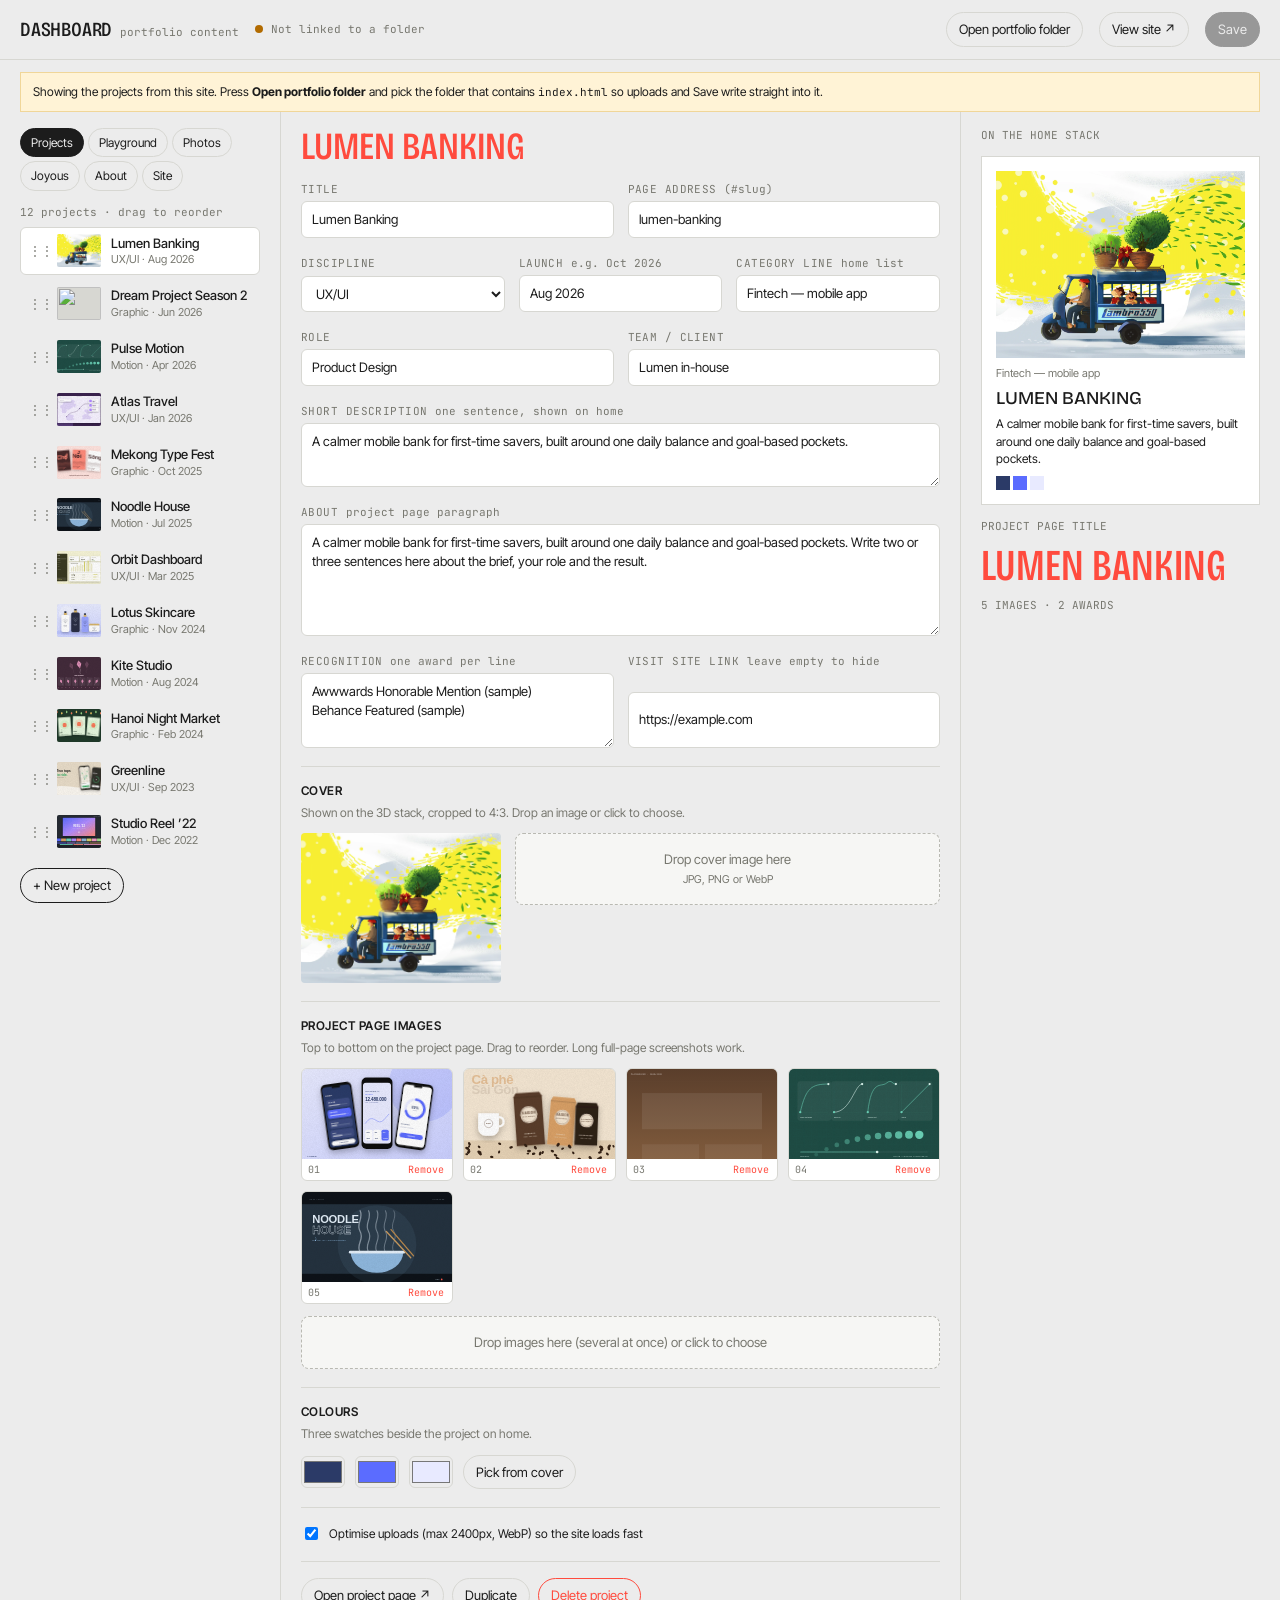
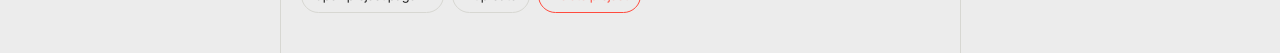
==== admin.html @ 9016f27c "Portfolio site Co-Authored-By: Claude Opus 5.5 (1M context) <noreply@anthropic.com> Claude-Session: " ====
<!doctype html>
<html lang="en">
<head>
<meta charset="utf-8">
<meta name="viewport" content="width=device-width, initial-scale=1, viewport-fit=cover">
<title>Portfolio Dashboard</title>
<meta name="robots" content="noindex">
<link rel="preconnect" href="https://fonts.googleapis.com">
<link rel="preconnect" href="https://fonts.gstatic.com" crossorigin>
<link rel="stylesheet" href="https://fonts.googleapis.com/css2?family=Bricolage+Grotesque:opsz,wdth,wght@12..96,75..100,400..500&family=Inter+Tight:wght@400;500;600&family=JetBrains+Mono:wght@400&display=swap">
<style>
/* Layout: three panes. Project list on the left, the editor in the middle,
   a live card preview on the right. Same paper/ink/red as the site. */
:root {
  --bg: #ececec; --panel: #f6f6f4; --ink: #1c1c1c; --muted: #77776f; --line: #d7d7d2;
  --accent: #ff4b3e; --ok: #1f8a4c; --warn: #b26b00;
  --f-ui: "Inter Tight", "Helvetica Neue", Arial, sans-serif;
  --f-display: "Bricolage Grotesque", "Arial Narrow", sans-serif;
  --f-mono: "JetBrains Mono", ui-monospace, Menlo, monospace;
  color-scheme: light;
}
* { box-sizing: border-box; }
html, body { height: 100%; }
body { margin: 0; background: var(--bg); color: var(--ink); font: 400 13px/1.45 var(--f-ui); }
button, input, select, textarea { font: inherit; color: inherit; }
button { cursor: pointer; }
:focus-visible { outline: 2px solid var(--accent); outline-offset: 2px; }
[hidden] { display: none !important; }

.top {
  position: sticky; top: env(safe-area-inset-top, 0px); z-index: 10;
  display: flex; flex-wrap: wrap; align-items: center; gap: 10px 16px;
  padding: 12px 20px; background: var(--bg); border-bottom: 1px solid var(--line);
}
.brand { font: 500 20px/1 var(--f-display); font-stretch: 80%; text-transform: uppercase; letter-spacing: -.01em; margin: 0; }
.brand small { font: 400 11px var(--f-mono); color: var(--muted); text-transform: none; margin-left: 8px; letter-spacing: 0; }
.status { font: 400 11px/1.3 var(--f-mono); color: var(--muted); margin: 0 auto 0 0; display: flex; align-items: center; gap: 8px; min-width: 0; }
.status i { width: 8px; height: 8px; border-radius: 50%; background: var(--warn); flex: none; }
.status.is-linked i { background: var(--ok); }
.status.is-dirty i { background: var(--accent); }
.noimg { display: block; background: repeating-linear-gradient(45deg, #ddddd8 0 6px, #e6e6e2 6px 12px); aspect-ratio: 4 / 3; width: 100%; }
.item__thumb.noimg { width: 44px; height: 33px; }
a.btn { color: inherit; text-decoration: none; }
.btn { border: 1px solid var(--ink); background: transparent; padding: 7px 12px; border-radius: 99px; white-space: nowrap; }
.btn:hover { background: var(--ink); color: var(--bg); }
.btn--solid { background: var(--ink); color: var(--bg); }
.btn--solid:hover { background: var(--accent); border-color: var(--accent); color: #fff; }
.btn--ghost { border-color: var(--line); }
.btn--danger { border-color: var(--accent); color: var(--accent); }
.btn--danger:hover { background: var(--accent); color: #fff; }
.btn:disabled { opacity: .4; pointer-events: none; }

.login { position: fixed; inset: 0; z-index: 40; display: grid; place-items: center; background: var(--bg); padding: 20px; }
.login form { width: min(360px, 100%); display: grid; gap: 14px; }
.login h2 { margin: 0; font: 400 32px/1 var(--f-display, inherit); text-transform: uppercase; }
.login p { margin: 0; color: var(--muted); font-size: 12px; }
.login .err { color: var(--accent); }
.note { margin: 12px 20px 0; padding: 10px 12px; background: #fff3d6; border: 1px solid #f0d699; font-size: 12px; }
.note code { font-family: var(--f-mono); font-size: 11px; }

.app { display: grid; grid-template-columns: 280px minmax(0, 1fr) 320px; gap: 0; min-height: calc(100% - 60px); }
.pane { padding: 16px 20px 40px; min-width: 0; }
.pane + .pane { border-left: 1px solid var(--line); }

.tabs { display: flex; flex-wrap: wrap; gap: 4px; margin-bottom: 14px; }
.tab { border: 1px solid var(--line); background: transparent; padding: 5px 10px; border-radius: 99px; font-size: 12px; }
.tab.is-on { background: var(--ink); color: var(--bg); border-color: var(--ink); }

.list { list-style: none; margin: 0 0 12px; padding: 0; display: grid; gap: 4px; }
.item {
  display: grid; grid-template-columns: 18px 44px minmax(0, 1fr); gap: 10px; align-items: center;
  padding: 6px 8px; border: 1px solid transparent; border-radius: 6px; background: transparent; cursor: pointer;
}
.item:hover { background: var(--panel); }
.item.is-on { background: #fff; border-color: var(--line); }
.item.is-drop { border-color: var(--accent); border-style: dashed; }
.item__grip { color: var(--muted); cursor: grab; font-size: 12px; text-align: center; }
.item__thumb { width: 44px; height: 33px; object-fit: cover; background: var(--line); border-radius: 2px; }
.item__t { display: block; font-weight: 500; white-space: nowrap; overflow: hidden; text-overflow: ellipsis; }
.item__s { display: block; color: var(--muted); font-size: 11px; white-space: nowrap; overflow: hidden; text-overflow: ellipsis; }
.count { font: 400 11px var(--f-mono); color: var(--muted); margin: 0 0 8px; }

.form { display: grid; gap: 18px; max-width: 760px; }
.form h2 { margin: 0; font: 500 clamp(28px, 3vw, 40px)/.95 var(--f-display); font-stretch: 78%; text-transform: uppercase; color: var(--accent); text-wrap: balance; }
.grid2 { display: grid; grid-template-columns: repeat(2, minmax(0, 1fr)); gap: 14px; }
.grid3 { display: grid; grid-template-columns: repeat(3, minmax(0, 1fr)); gap: 14px; }
.field { display: grid; gap: 5px; min-width: 0; }
.field > span { font: 400 11px var(--f-mono); color: var(--muted); text-transform: uppercase; letter-spacing: .04em; }
.field > span em { font-style: normal; text-transform: none; letter-spacing: 0; }
.field input[type="text"], .field input[type="url"], .field input[type="email"], .field select, .field textarea {
  width: 100%; padding: 8px 10px; border: 1px solid var(--line); border-radius: 6px; background: #fff;
}
.field textarea { resize: vertical; min-height: 64px; }
.field input:focus, .field textarea:focus, .field select:focus { border-color: var(--ink); outline: none; }
.err { color: var(--accent); font-size: 11px; }
.rows { display: grid; gap: 8px; justify-items: start; }
.rowed { display: grid; grid-template-columns: 24px minmax(0, 1fr) minmax(0, 1.6fr) auto; gap: 8px; align-items: start; width: 100%; }
.rowed--3 { grid-template-columns: 24px minmax(0, 1.2fr) minmax(0, 1.2fr) minmax(0, .8fr) auto; }
.rowed__n { font: 400 11px var(--f-mono); color: var(--muted); padding-top: 10px; }
.rowed input, .rowed textarea { width: 100%; padding: 8px 10px; border: 1px solid var(--line); border-radius: 6px; background: #fff; font: inherit; }
.rowed textarea { resize: vertical; min-height: 38px; }
.rowed input:focus, .rowed textarea:focus { border-color: var(--ink); outline: none; }
.rowed__b { display: flex; gap: 4px; padding-top: 4px; }
.rowed__b button { width: 28px; height: 28px; border: 1px solid var(--line); border-radius: 99px; background: transparent; }
.rowed__b button:disabled { opacity: .3; }
.rowed__b button:hover:not(:disabled) { border-color: var(--ink); }

.sect { border-top: 1px solid var(--line); padding-top: 16px; display: grid; gap: 12px; }
.sect h3 { margin: 0; font: 600 12px var(--f-ui); text-transform: uppercase; letter-spacing: .04em; }
.sect p.hint { margin: -6px 0 0; color: var(--muted); font-size: 12px; }

.drop {
  border: 1px dashed #b9b9b2; border-radius: 8px; padding: 16px; text-align: center; color: var(--muted);
  background: var(--panel); cursor: pointer; transition: border-color .2s, background .2s;
}
.drop:hover, .drop.is-over { border-color: var(--accent); background: #fff; color: var(--ink); }
.cover { display: grid; grid-template-columns: 200px minmax(0, 1fr); gap: 14px; align-items: start; }
.cover img { width: 200px; aspect-ratio: 4 / 3; object-fit: cover; background: var(--line); border-radius: 4px; }

.gallery { display: grid; grid-template-columns: repeat(auto-fill, minmax(120px, 1fr)); gap: 10px; }
.gimg { position: relative; border: 1px solid var(--line); border-radius: 6px; overflow: hidden; background: #fff; cursor: grab; }
.gimg.is-drop { outline: 2px dashed var(--accent); }
.gimg img { width: 100%; height: 90px; object-fit: cover; object-position: top; display: block; background: var(--line); }
.gimg__bar { display: flex; justify-content: space-between; align-items: center; padding: 4px 6px; font: 400 10px var(--f-mono); color: var(--muted); }
.gimg__bar button { border: 0; background: none; color: var(--accent); padding: 0 2px; }

.swatches { display: flex; gap: 10px; align-items: center; flex-wrap: wrap; }
.swatches input[type="color"] { width: 44px; height: 32px; padding: 0; border: 1px solid var(--line); border-radius: 6px; background: none; }

.actions { display: flex; flex-wrap: wrap; gap: 8px; border-top: 1px solid var(--line); padding-top: 16px; }
.confirm { display: inline-flex; gap: 8px; align-items: center; color: var(--accent); }

/* preview pane */
.prev { position: sticky; top: 76px; display: grid; gap: 14px; }
.prev__k { font: 400 11px var(--f-mono); color: var(--muted); text-transform: uppercase; margin: 0; }
.card { background: #fff; border: 1px solid var(--line); padding: 14px; display: grid; gap: 8px; }
.card img { width: 100%; aspect-ratio: 4 / 3; object-fit: cover; background: var(--line); }
.cover--wide { grid-template-columns: 1fr; }
.cover--wide img, .card img.is-wide { width: 100%; aspect-ratio: 6.2 / 1; object-position: 0 50%; }
.cover img.is-169, .card img.is-169 { aspect-ratio: 16 / 9; }
.card__cat { color: var(--muted); font-size: 11px; margin: 0; }
.card__t { margin: 0; font: 500 18px/1 var(--f-display); text-transform: uppercase; }
.card__d { margin: 0; font-size: 12px; }
.card__sw { display: flex; gap: 3px; }
.card__sw i { width: 14px; height: 14px; display: block; }
.big { margin: 0; font: 500 44px/.86 var(--f-display); font-stretch: 75%; text-transform: uppercase; color: var(--accent); text-wrap: balance; }
.prev a { color: inherit; }

.toast { position: fixed; left: 50%; bottom: calc(20px + env(safe-area-inset-bottom, 0px)); translate: -50% 10px; opacity: 0; transition: .25s; background: var(--ink); color: var(--bg); padding: 9px 14px; border-radius: 99px; pointer-events: none; z-index: 30; max-width: calc(100vw - 32px); }
.toast.is-on { opacity: 1; translate: -50% 0; }

.empty { padding: 40px 0; color: var(--muted); max-width: 46ch; }
.empty h2 { color: var(--ink); font: 500 32px/.95 var(--f-display); font-stretch: 80%; text-transform: uppercase; margin: 0 0 10px; }

@media (max-width: 1100px) {
  .app { grid-template-columns: 240px minmax(0, 1fr); }
  .pane--prev { display: none; }
}
@media (max-width: 720px) {
  .app { grid-template-columns: 1fr; }
  .pane + .pane { border-left: 0; border-top: 1px solid var(--line); }
  .grid2, .grid3, .cover { grid-template-columns: 1fr; }
  .cover img { width: 100%; }
  .rowed, .rowed--3 { grid-template-columns: minmax(0, 1fr) auto; }
  .rowed__n { display: none; }
  .rowed > input, .rowed > textarea { grid-column: 1; }
  .rowed__b { grid-column: 2; grid-row: 1; }
  .top { padding: 10px 16px; }
  .pane { padding-inline: 16px; }
}
</style>
</head>
<body>

<header class="top">
  <h1 class="brand">Dashboard<small>portfolio content</small></h1>
  <p class="status" id="status" role="status"><i></i><span id="statusText">Not linked to a folder</span></p>
  <button class="btn btn--ghost" type="button" id="openBtn">Open portfolio folder</button>
  <button class="btn btn--ghost" type="button" id="signOut" hidden>Sign out</button>
  <a class="btn btn--ghost" id="siteBtn" href="index.html" target="_blank" rel="noopener">View site ↗</a>
  <button class="btn btn--solid" type="button" id="saveBtn" disabled>Save</button>
</header>
<p class="note" id="note" hidden></p>

<div class="app">
  <!-- LIST -->
  <aside class="pane">
    <div class="tabs" role="tablist">
      <button class="tab is-on" type="button" data-tab="projects" role="tab" aria-selected="true">Projects</button>
      <button class="tab" type="button" data-tab="playground" role="tab" aria-selected="false">Playground</button>
      <button class="tab" type="button" data-tab="photos" role="tab" aria-selected="false">Photos</button>
      <button class="tab" type="button" data-tab="joyous" role="tab" aria-selected="false">Joyous</button>
      <button class="tab" type="button" data-tab="about" role="tab" aria-selected="false">About</button>
      <button class="tab" type="button" data-tab="site" role="tab" aria-selected="false">Site</button>
    </div>
    <p class="count" id="count"></p>
    <ol class="list" id="list"></ol>
    <button class="btn" type="button" id="addBtn">+ New project</button>
  </aside>

  <!-- EDITOR -->
  <main class="pane" id="editor"></main>

  <!-- PREVIEW -->
  <aside class="pane pane--prev">
    <div class="prev" id="prev"></div>
  </aside>
</div>

<input type="file" id="filePick" accept="image/*" hidden>
<input type="file" id="filePickMulti" accept="image/*" multiple hidden>
<div class="toast" id="toast" role="status" aria-live="polite"></div>
<div class="login" id="login" hidden>
  <form id="loginForm" autocomplete="on">
    <h2 id="loginTitle">Sign in</h2>
    <p id="loginText">Enter the dashboard password.</p>
    <label class="field"><span>Password</span><input type="password" name="password" autocomplete="current-password" required minlength="8"></label>
    <label class="field" id="loginAgain" hidden><span>Password again</span><input type="password" name="again" autocomplete="new-password"></label>
    <p class="err" id="loginErr" role="alert"></p>
    <button class="btn btn--solid" type="submit" id="loginBtn">Sign in</button>
  </form>
</div>

<script>
(() => {
  /* =========================================================
     DASHBOARD
     Edits projects, playground, photos, Joyous and site settings.
     Two ways to save:
     1. Server (preferred): when the page is served by server.js or a PHP
        host (api/index.php), it signs in and saves to the project's
        database (data/content.json), which also rebuilds
        assets/projects.js. Uploads go straight into images/ and audio/.
     2. Folder: opened any other way, it uses the browser's folder access
        (Chrome / Edge) to write into a folder on your computer.
     ========================================================= */
  const $ = (s, el = document) => el.querySelector(s);
  const $$ = (s, el = document) => [...el.querySelectorAll(s)];
  const esc = s => String(s ?? "").replace(/[&<>"]/g, c => ({ "&": "&amp;", "<": "&lt;", ">": "&gt;", '"': "&quot;" }[c]));
  const DISCIPLINES = ["UX/UI", "Graphic", "Motion"];
  const JOY_KINDS = ["Game", "3D object", "Space", "Toy"];
  // the experiences built in assets/joyous.js (a new one needs code)
  const JOY_PLAYS = { flappy: "Phu Flies (tap to fly)", blob: "Chrome Blob (liquid metal ball)", island: "Tiny Island (plant trees)", stack: "Stack (block stacking)", galaxy: "Spiral (galaxy of stars)", ballpit: "Ball Pit (throw the balls)" };
  const MAX_SIDE = 2400;           // longest side after optimising
  const WEBP_QUALITY = 0.85;

  const state = {
    dir: null,                     // FileSystemDirectoryHandle of the portfolio folder
    data: { SITE: {}, PROJECTS: [], PLAYGROUND: [], PHOTOS: [] },
    tab: "projects", sel: 0, dirty: false, optimise: true,
    blobs: new Map(),              // image path -> object URL (for previews)
    pending: new Map(),            // image path -> Blob waiting to be written (when no folder yet)
    confirmDelete: false,
  };

  /* ---------------- helpers ---------------- */
  const toast = (msg) => { const t = $("#toast"); t.textContent = msg; t.classList.add("is-on"); clearTimeout(toast.t); toast.t = setTimeout(() => t.classList.remove("is-on"), 2400); };
  const slugify = s => String(s).toLowerCase().normalize("NFD").replace(/[̀-ͯ]/g, "").replace(/đ/g, "d").replace(/[^a-z0-9]+/g, "-").replace(/^-+|-+$/g, "") || "project";
  const fsOK = "showDirectoryPicker" in window;

  /* ---------------- server API (server.js or api/index.php) ---------------- */
  const server = { on: false, kind: "" };
  async function api(r, { q = "", json, body } = {}) {
    const post = json !== undefined || body !== undefined;
    const res = await fetch(`api/?r=${r}${q}`, {
      method: post ? "POST" : "GET", credentials: "same-origin", cache: "no-store",
      headers: { "X-Admin": "1", ...(json !== undefined ? { "Content-Type": "application/json" } : { "Content-Type": "application/octet-stream" }) },
      body: json !== undefined ? JSON.stringify(json) : body,
    });
    const j = await res.json().catch(() => ({ error: `The server answered ${res.status}` }));
    if (!res.ok) { const e = new Error(j.error || res.status); e.status = res.status; throw e; }
    return j;
  }
  async function probeServer() {
    try { const st = await api("status"); return st && st.ok ? st : null; } catch (e) { return null; }
  }
  // ask for the password (or to create one on first run) until signed in
  function signIn(st) {
    return new Promise(done => {
      const box = $("#login"), f = $("#loginForm"), setup = !st.hasPassword;
      $("#loginTitle").textContent = setup ? "Set a password" : "Sign in";
      $("#loginText").innerHTML = setup
        ? (st.canSetup ? "First time here: choose a dashboard password (8+ characters). It is saved, hashed, in <code>data/auth.php</code>; upload that folder with the site and the same password works on your host."
                       : "No password yet. Run <code>start.bat</code> on your computer to set one, then upload the <code>data</code> folder to the host.")
        : "Enter the dashboard password.";
      $("#loginAgain").hidden = !setup; $("#loginBtn").textContent = setup ? "Save password" : "Sign in";
      $("#loginBtn").disabled = setup && !st.canSetup;
      f.password.autocomplete = setup ? "new-password" : "current-password";
      box.hidden = false; f.password.focus();
      f.onsubmit = async e => {
        e.preventDefault(); $("#loginErr").textContent = "";
        if (setup && f.password.value !== f.again.value) { $("#loginErr").textContent = "The two passwords are different"; return; }
        try { await api(setup ? "setup" : "login", { json: { password: f.password.value } }); box.hidden = true; f.reset(); done(); }
        catch (err) { $("#loginErr").textContent = err.message; }
      };
    });
  }
  // the database, unless projects.js was edited by hand after the last save
  async function loadFromServer() {
    const c = await api("content");
    if (c.content && !(c.projectsMtime > c.contentMtime + 5)) return normalise(c.content);
    return parseProjects(await (await fetch("assets/projects.js", { cache: "no-store" })).text());
  }
  const normalise = c => ({ SITE: c.SITE || {}, PROJECTS: c.PROJECTS || [], PLAYGROUND: c.PLAYGROUND || [], PHOTOS: c.PHOTOS || [], JOYOUS: c.JOYOUS || null, ABOUT: c.ABOUT || null });
  async function upload(blob, base, ext) {
    const r = await api("upload", { q: `&base=${encodeURIComponent(base)}&ext=${encodeURIComponent(ext)}`, body: blob });
    return r.path;
  }

  function setDirty(v = true) {
    state.dirty = v;
    $("#saveBtn").disabled = !v;
    $("#status").classList.toggle("is-dirty", v);
    renderStatus();
  }
  function renderStatus() {
    const st = $("#status");
    if (server.on) {
      st.classList.add("is-linked");
      $("#statusText").textContent = `Project database (data/content.json)` + (state.dirty ? " · unsaved changes" : " · saved");
      return;
    }
    st.classList.toggle("is-linked", !!state.dir);
    $("#statusText").textContent =
      (state.dir ? `Folder: ${state.dir.name}` : "Not linked to a folder") + (state.dirty ? " · unsaved changes" : state.dir ? " · saved" : "");
  }
  function note(html) { const n = $("#note"); n.innerHTML = html; n.hidden = !html; }

  /* ---------------- parse / serialise projects.js ---------------- */
  function parseProjects(text) {
    const win = {};
    // projects.js only assigns window.SITE / window.PROJECTS / window.PLAYGROUND / window.PHOTOS / window.JOYOUS / window.ABOUT
    new Function("window", text)(win);
    return { SITE: win.SITE || {}, PROJECTS: win.PROJECTS || [], PLAYGROUND: win.PLAYGROUND || [], PHOTOS: win.PHOTOS || [], JOYOUS: win.JOYOUS || null, ABOUT: win.ABOUT || null };
  }
  function serialise(d) {
    const head = `/* =========================================================
   PROJECT DATA (written by admin.html — you can also edit by hand)
   image:       cover shown on the 3D stack (any ratio, cropped to 4:3)
   gallery:     images shown on the project page, top to bottom
   about:       the paragraph on the project page (desc is the short line on home)
   recognition: list of awards, [] when none
   url:         "Visit site" link, "" to hide it
   palette:     three swatch colours shown next to the active project
   PHOTOS:      the Photo page; featured: true (up to 10) also plays in the top banner
   JOYOUS:      the Joyous page: channel name, banner and items; play picks the experience built in assets/joyous.js
   ABOUT:       the About page: title lines, intro, skills, experience, portrait, process & approach
   ========================================================= */\n`;
    const j = v => JSON.stringify(v, null, 2);
    return `${head}window.SITE = ${j(d.SITE)};\n\nwindow.PROJECTS = ${j(d.PROJECTS)};\n\nwindow.PLAYGROUND = ${j(d.PLAYGROUND)};\n\nwindow.PHOTOS = ${j(d.PHOTOS || [])};\n${d.JOYOUS ? `\nwindow.JOYOUS = ${j(d.JOYOUS)};\n` : ""}${d.ABOUT ? `\nwindow.ABOUT = ${j(d.ABOUT)};\n` : ""}`;
  }

  /* ---------------- folder access ---------------- */
  const IDB = {
    db() { return new Promise((res, rej) => { const r = indexedDB.open("portfolio-admin", 1); r.onupgradeneeded = () => r.result.createObjectStore("kv"); r.onsuccess = () => res(r.result); r.onerror = () => rej(r.error); }); },
    async get(k) { try { const db = await this.db(); return await new Promise(res => { const q = db.transaction("kv").objectStore("kv").get(k); q.onsuccess = () => res(q.result); q.onerror = () => res(null); }); } catch (e) { return null; } },
    async set(k, v) { try { const db = await this.db(); db.transaction("kv", "readwrite").objectStore("kv").put(v, k); } catch (e) {} },
  };
  async function getDirPath(path, create) {
    const parts = path.split("/").filter(Boolean); let d = state.dir;
    for (const p of parts) d = await d.getDirectoryHandle(p, { create });
    return d;
  }
  async function readFile(path) {
    const parts = path.split("/"); const name = parts.pop();
    const d = await getDirPath(parts.join("/"), false);
    return (await d.getFileHandle(name)).getFile();
  }
  async function writeFile(path, data) {
    const parts = path.split("/"); const name = parts.pop();
    const d = await getDirPath(parts.join("/"), true);
    const fh = await d.getFileHandle(name, { create: true });
    const w = await fh.createWritable(); await w.write(data); await w.close();
  }
  async function exists(path) { try { await readFile(path); return true; } catch (e) { return false; } }

  async function linkFolder(handle) {
    if ((await handle.queryPermission({ mode: "readwrite" })) !== "granted" &&
        (await handle.requestPermission({ mode: "readwrite" })) !== "granted") { toast("Permission was not granted"); return false; }
    try { await handle.getDirectoryHandle("assets"); }
    catch (e) { toast("That folder has no assets/ folder. Pick the portfolio folder that contains index.html."); return false; }
    state.dir = handle; IDB.set("dir", handle);
    if (state.dirty && state.data.PROJECTS.length) {
      // keep the edits made before linking; flush any images waiting to be written
      for (const [path, blob] of state.pending) await writeFile(path, blob);
      state.pending.clear(); note(""); renderStatus(); toast("Folder linked. Press Save to write your changes."); return true;
    }
    try { state.data = parseProjects(await (await readFile("assets/projects.js")).text()); }
    catch (e) { toast("Could not read assets/projects.js: " + e.message); return false; }
    state.sel = 0; note(""); setDirty(false); render(); toast(`Loaded ${state.data.PROJECTS.length} projects`);
    return true;
  }
  $("#openBtn").addEventListener("click", async () => {
    if (!fsOK) { toast("Open this page in Chrome or Edge on your computer to save files."); return; }
    try { await linkFolder(await window.showDirectoryPicker({ id: "portfolio", mode: "readwrite" })); }
    catch (e) { if (e.name !== "AbortError") toast("Could not open the folder: " + e.message); }
  });

  /* ---------------- images ---------------- */
  async function optimise(file) {
    if (!state.optimise || !/^image\/(jpeg|png|webp)$/.test(file.type)) return { blob: file, ext: (file.name.split(".").pop() || "jpg").toLowerCase() };
    const bmp = await createImageBitmap(file);
    const s = Math.min(1, MAX_SIDE / Math.max(bmp.width, bmp.height));
    const cv = document.createElement("canvas"); cv.width = Math.round(bmp.width * s); cv.height = Math.round(bmp.height * s);
    cv.getContext("2d").drawImage(bmp, 0, 0, cv.width, cv.height);
    const blob = await new Promise(r => cv.toBlob(r, "image/webp", WEBP_QUALITY));
    return blob && blob.size < file.size ? { blob, ext: "webp" } : { blob: file, ext: (file.name.split(".").pop() || "jpg").toLowerCase() };
  }
  async function addImage(file, base) {
    const { blob, ext } = await optimise(file);
    if (server.on) {
      let path;
      try { path = await upload(blob, "images/" + base, ext); }
      catch (e) {
        if (e.status !== 401) { toast("Upload failed: " + e.message); throw e; }
        await signIn(await probeServer() || { hasPassword: true }); path = await upload(blob, "images/" + base, ext);
      }
      state.blobs.set(path, URL.createObjectURL(blob));
      return path;
    }
    let n = 1, path;
    do { path = `images/${base}-${String(n).padStart(2, "0")}.${ext}`; n++; }
    while ((state.dir && await exists(path)) || state.blobs.has(path) || allPaths().includes(path));
    state.blobs.set(path, URL.createObjectURL(blob));
    if (state.dir) await writeFile(path, blob); else state.pending.set(path, blob);
    return path;
  }
  function allPaths() {
    const d = state.data;
    return [...d.PROJECTS.flatMap(p => [p.image, ...(p.gallery || [])]), ...d.PLAYGROUND.map(p => p.image), ...(d.PHOTOS || []).map(p => p.image), ...(d.JOYOUS ? [d.JOYOUS.banner, ...(d.JOYOUS.items || []).map(p => p.thumb)] : []), d.ABOUT && d.ABOUT.portrait].filter(Boolean);
  }
  function src(path) {
    // preview URL for an image path: fresh upload, file in the linked folder, or the site's own copy
    if (!path) return "";
    if (state.blobs.has(path)) return state.blobs.get(path);
    if (state.dir) {
      readFile(path).then(f => { state.blobs.set(path, URL.createObjectURL(f)); $$(`img[data-path="${CSS.escape(path)}"]`).forEach(i => (i.src = state.blobs.get(path))); }).catch(() => {});
      return "";
    }
    return path;
  }
  const img = (path, cls = "", alt = "") => path
    ? `<img class="${cls}" data-path="${esc(path)}" src="${esc(src(path))}" alt="${esc(alt)}">`
    : `<span class="${cls} noimg" aria-hidden="true"></span>`;
  function pick(multi) {
    return new Promise(res => {
      const inp = multi ? $("#filePickMulti") : $("#filePick");
      inp.value = ""; inp.onchange = () => res([...inp.files]); inp.click();
    });
  }
  async function paletteFrom(path) {
    // three colours from the cover: darkest, most saturated, lightest of the common ones
    const im = new Image(); im.src = src(path) || path; await im.decode();
    const cv = document.createElement("canvas"); cv.width = 48; cv.height = 36;
    const ctx = cv.getContext("2d"); ctx.drawImage(im, 0, 0, 48, 36);
    const px = ctx.getImageData(0, 0, 48, 36).data, buckets = new Map();
    for (let i = 0; i < px.length; i += 4) {
      const k = [px[i] >> 4, px[i + 1] >> 4, px[i + 2] >> 4].join(",");
      const b = buckets.get(k) || { n: 0, r: 0, g: 0, b: 0 }; b.n++; b.r += px[i]; b.g += px[i + 1]; b.b += px[i + 2]; buckets.set(k, b);
    }
    const cols = [...buckets.values()].sort((a, b) => b.n - a.n).slice(0, 12).map(b => [b.r / b.n, b.g / b.n, b.b / b.n]);
    const lum = c => 0.2126 * c[0] + 0.7152 * c[1] + 0.0722 * c[2];
    const sat = c => Math.max(...c) - Math.min(...c);
    const dark = cols.reduce((a, c) => (lum(c) < lum(a) ? c : a));
    const light = cols.reduce((a, c) => (lum(c) > lum(a) ? c : a));
    const vivid = cols.filter(c => c !== dark && c !== light).reduce((a, c) => (sat(c) > sat(a) ? c : a), cols[0]);
    const hex = c => "#" + c.map(v => Math.round(v).toString(16).padStart(2, "0")).join("");
    return [hex(dark), hex(vivid), hex(light)];
  }

  /* ---------------- drop zones ---------------- */
  function dropzone(el, onFiles) {
    el.addEventListener("dragover", e => { if ([...e.dataTransfer.types].includes("Files")) { e.preventDefault(); el.classList.add("is-over"); } });
    el.addEventListener("dragleave", () => el.classList.remove("is-over"));
    el.addEventListener("drop", e => { if (!e.dataTransfer.files.length) return; e.preventDefault(); el.classList.remove("is-over"); onFiles([...e.dataTransfer.files].filter(f => f.type.startsWith("image/"))); });
  }
  function sortable(container, selector, onMove) {
    let from = -1;
    $$(selector, container).forEach((el, i) => {
      el.draggable = true;
      el.addEventListener("dragstart", e => { from = i; e.dataTransfer.effectAllowed = "move"; e.dataTransfer.setData("text/plain", String(i)); });
      el.addEventListener("dragover", e => { if (from < 0) return; e.preventDefault(); el.classList.add("is-drop"); });
      el.addEventListener("dragleave", () => el.classList.remove("is-drop"));
      el.addEventListener("drop", e => { if (from < 0) return; e.preventDefault(); el.classList.remove("is-drop"); if (from !== i) onMove(from, i); from = -1; });
      el.addEventListener("dragend", () => (from = -1));
    });
  }
  const move = (arr, a, b) => { const [x] = arr.splice(a, 1); arr.splice(b, 0, x); };

  /* ---------------- render ---------------- */
  function render() {
    $$(".tab").forEach(t => { const on = t.dataset.tab === state.tab; t.classList.toggle("is-on", on); t.setAttribute("aria-selected", on); });
    renderList(); renderEditor(); renderPreview(); renderStatus();
  }

  function renderList() {
    const list = $("#list"), d = state.data;
    $("#addBtn").hidden = state.tab === "site" || state.tab === "about";
    $("#addBtn").textContent = state.tab === "playground" ? "+ Add images" : state.tab === "photos" ? "+ Add photos" : state.tab === "joyous" ? "+ New item" : "+ New project";
    if (state.tab === "site") { list.innerHTML = ""; $("#count").textContent = "Name, email, showreel, music"; return; }
    if (state.tab === "about") { list.innerHTML = ""; $("#count").textContent = "Title, intro, skills, experience, process"; return; }
    const items = listFor(state.tab);
    const banner = d.PHOTOS.filter(p => p.featured).length;
    $("#count").textContent = state.tab === "photos" ? `${items.length} photos · ${banner}/10 in banner · drag to reorder`
      : `${items.length} ${state.tab === "projects" ? "projects · drag to reorder" : "items · drag to reorder"}`;
    const joyHead = state.tab === "joyous" ? `
      <li class="item ${state.sel === -1 ? "is-on" : ""}" data-i="-1" data-fixed>
        <span class="item__grip" aria-hidden="true"></span>
        ${img(d.JOYOUS && d.JOYOUS.banner, "item__thumb")}
        <span><span class="item__t">Channel</span><span class="item__s">Name, about, banner</span></span>
      </li>` : "";
    list.innerHTML = joyHead + items.map((p, i) => `
      <li class="item ${i === state.sel ? "is-on" : ""}" data-i="${i}">
        <span class="item__grip" aria-hidden="true">⋮⋮</span>
        ${img(p.image || p.thumb, "item__thumb")}
        <span><span class="item__t">${esc(p.title || "Untitled")}</span><span class="item__s">${esc(state.tab === "projects" ? [p.discipline, p.launch].filter(Boolean).join(" · ") : state.tab === "joyous" ? [p.kind, p.year].filter(Boolean).join(" · ") : state.tab === "photos" ? [p.featured ? "★ Banner" : "", p.place, p.year].filter(Boolean).join(" · ") || p.image : p.image)}</span></span>
      </li>`).join("");
    $$(".item", list).forEach(el => el.addEventListener("click", () => { state.sel = +el.dataset.i; state.confirmDelete = false; render(); }));
    sortable(list, ".item:not([data-fixed])", (a, b) => { const sel = items[state.sel]; move(items, a, b); state.sel = items.indexOf(sel); setDirty(); render(); });
  }

  function field(label, name, value, { type = "text", area = false, hint = "", rows = 3, attrs = "" } = {}) {
    const ctl = area
      ? `<textarea name="${name}" rows="${rows}" ${attrs}>${esc(value)}</textarea>`
      : `<input type="${type}" name="${name}" value="${esc(value)}" ${attrs}>`;
    return `<label class="field"><span>${label}${hint ? ` <em>${hint}</em>` : ""}</span>${ctl}</label>`;
  }

  function renderEditor() {
    const ed = $("#editor"), d = state.data;
    if (state.tab === "site") return renderSite(ed);
    if (state.tab === "about") return renderAbout(ed);
    if (state.tab === "joyous" && state.sel === -1) return renderJoyChannel(ed);
    const items = listFor(state.tab);
    if (!items.length) {
      ed.innerHTML = `<div class="empty"><h2>Nothing here yet</h2><p>${state.tab === "projects" ? "Press “+ New project”, give it a title and drop in a cover image." : state.tab === "photos" ? "Press “+ Add photos” to fill the Photo page. Star up to 10 for the top banner." : state.tab === "joyous" ? "Press “+ New item” to add a game or 3D toy to the Joyous page, or pick Channel to edit the banner and name." : "Press “+ Add images” to add side experiments to the Playground."}</p></div>`;
      return;
    }
    state.sel = Math.min(state.sel, items.length - 1);
    if (state.tab === "playground") return renderPlayItem(ed, items[state.sel]);
    if (state.tab === "photos") return renderPhotoItem(ed, items[state.sel]);
    if (state.tab === "joyous") return renderJoyItem(ed, items[state.sel]);
    const p = items[state.sel];
    const slugTaken = d.PROJECTS.some((q, k) => k !== state.sel && q.slug === p.slug);
    ed.innerHTML = `
      <form class="form" id="form" autocomplete="off">
        <h2>${esc(p.title || "Untitled project")}</h2>
        <div class="grid2">
          ${field("Title", "title", p.title)}
          <label class="field"><span>Page address <em>(#slug)</em></span><input type="text" name="slug" value="${esc(p.slug)}">${slugTaken ? `<span class="err">Another project already uses this address.</span>` : ""}</label>
        </div>
        <div class="grid3">
          <label class="field"><span>Discipline</span><select name="discipline">${DISCIPLINES.map(x => `<option ${x === p.discipline ? "selected" : ""}>${x}</option>`).join("")}</select></label>
          ${field("Launch", "launch", p.launch, { hint: "e.g. Oct 2026" })}
          ${field("Category line", "category", p.category, { hint: "home list" })}
        </div>
        <div class="grid2">
          ${field("Role", "role", p.role)}
          ${field("Team / client", "team", p.team)}
        </div>
        ${field("Short description", "desc", p.desc, { area: true, rows: 2, hint: "one sentence, shown on home" })}
        ${field("About", "about", p.about, { area: true, rows: 5, hint: "project page paragraph" })}
        <div class="grid2">
          ${field("Recognition", "recognition", (p.recognition || []).join("\n"), { area: true, rows: 3, hint: "one award per line" })}
          ${field("Visit site link", "url", p.url, { type: "url", hint: "leave empty to hide" })}
        </div>

        <section class="sect">
          <h3>Cover</h3>
          <p class="hint">Shown on the 3D stack, cropped to 4:3. Drop an image or click to choose.</p>
          <div class="cover">
            ${img(p.image, "", "Cover")}
            <div class="drop" id="coverDrop" role="button" tabindex="0">Drop cover image here<br><small>JPG, PNG or WebP</small></div>
          </div>
        </section>

        <section class="sect">
          <h3>Project page images</h3>
          <p class="hint">Top to bottom on the project page. Drag to reorder. Long full-page screenshots work.</p>
          <div class="gallery" id="gallery">
            ${(p.gallery || []).map((g, k) => `<div class="gimg" data-k="${k}">${img(g)}<div class="gimg__bar"><span>${String(k + 1).padStart(2, "0")}</span><button type="button" data-rm="${k}" aria-label="Remove image ${k + 1}">Remove</button></div></div>`).join("")}
          </div>
          <div class="drop" id="galleryDrop" role="button" tabindex="0">Drop images here (several at once) or click to choose</div>
        </section>

        <section class="sect">
          <h3>Colours</h3>
          <p class="hint">Three swatches beside the project on home.</p>
          <div class="swatches">
            ${[0, 1, 2].map(k => `<input type="color" name="pal${k}" value="${esc((p.palette || [])[k] || "#cccccc")}" aria-label="Swatch ${k + 1}">`).join("")}
            <button class="btn btn--ghost" type="button" id="palAuto">Pick from cover</button>
          </div>
        </section>

        <section class="sect">
          <label class="field" style="grid-template-columns:auto 1fr;align-items:center;gap:8px"><input type="checkbox" id="optimise" ${state.optimise ? "checked" : ""}><span style="text-transform:none;letter-spacing:0;font-family:var(--f-ui);font-size:12px;color:var(--ink)">Optimise uploads (max ${MAX_SIDE}px, WebP) so the site loads fast</span></label>
        </section>

        <div class="actions">
          <a class="btn btn--ghost" href="index.html#${esc(p.slug)}" target="_blank" rel="noopener">Open project page ↗</a>
          <button class="btn btn--ghost" type="button" id="dupBtn">Duplicate</button>
          <span id="delWrap">${state.confirmDelete
            ? `<span class="confirm">Delete “${esc(p.title)}”? Images stay in the folder. <button class="btn btn--danger" type="button" id="delYes">Delete</button><button class="btn btn--ghost" type="button" id="delNo">Keep</button></span>`
            : `<button class="btn btn--danger" type="button" id="delBtn">Delete project</button>`}</span>
        </div>
      </form>`;

    const form = $("#form");
    form.addEventListener("submit", e => e.preventDefault());
    form.addEventListener("input", e => {
      const t = e.target, n = t.name; if (!n) return;
      if (n === "recognition") p.recognition = t.value.split("\n").map(s => s.trim()).filter(Boolean);
      else if (n.startsWith("pal")) { p.palette = p.palette || ["#cccccc", "#cccccc", "#cccccc"]; p.palette[+n.slice(3)] = t.value; }
      else if (n === "slug") p.slug = slugify(t.value);
      else {
        const autoSlug = n === "title" && (p.slug === slugify(p.title || "") || !p.slug);
        p[n] = t.value;
        if (autoSlug) { p.slug = slugify(t.value); form.slug.value = p.slug; }
        if (n === "title") $("h2", form).textContent = t.value || "Untitled project";
      }
      setDirty(); renderList(); renderPreview();
    });
    form.slug.addEventListener("change", () => { form.slug.value = p.slug; renderEditor(); });
    $("#optimise").addEventListener("change", e => (state.optimise = e.target.checked));

    const base = () => slugify(p.slug || p.title);
    const setCover = async files => { if (!files[0]) return; p.image = await addImage(files[0], base() + "-cover"); if (!p.gallery || !p.gallery.length) p.gallery = [p.image]; setDirty(); render(); toast("Cover added"); };
    const addGallery = async files => { if (!files.length) return; p.gallery = p.gallery || []; for (const f of files) p.gallery.push(await addImage(f, base())); setDirty(); render(); toast(`${files.length} image${files.length > 1 ? "s" : ""} added`); };
    const cd = $("#coverDrop"), gd = $("#galleryDrop");
    dropzone(cd, setCover); dropzone(gd, addGallery);
    cd.addEventListener("click", async () => setCover(await pick(false)));
    gd.addEventListener("click", async () => addGallery(await pick(true)));
    [cd, gd].forEach(z => z.addEventListener("keydown", e => { if (e.key === "Enter" || e.key === " ") { e.preventDefault(); z.click(); } }));
    $$("[data-rm]", form).forEach(b => b.addEventListener("click", () => { p.gallery.splice(+b.dataset.rm, 1); setDirty(); render(); }));
    sortable($("#gallery"), ".gimg", (a, b) => { move(p.gallery, a, b); setDirty(); render(); });
    $("#palAuto").addEventListener("click", async () => { try { p.palette = await paletteFrom(p.image); setDirty(); render(); } catch (e) { toast("Add a cover image first"); } });
    $("#dupBtn").addEventListener("click", () => { const c = JSON.parse(JSON.stringify(p)); c.title += " copy"; c.slug = slugify(c.title); d.PROJECTS.splice(state.sel + 1, 0, c); state.sel++; setDirty(); render(); });
    if ($("#delBtn")) $("#delBtn").addEventListener("click", () => { state.confirmDelete = true; renderEditor(); });
    if ($("#delNo")) $("#delNo").addEventListener("click", () => { state.confirmDelete = false; renderEditor(); });
    if ($("#delYes")) $("#delYes").addEventListener("click", () => { d.PROJECTS.splice(state.sel, 1); state.sel = Math.max(0, state.sel - 1); state.confirmDelete = false; setDirty(); render(); toast("Project deleted. Save to apply."); });
  }

  const joy = () => (state.data.JOYOUS = state.data.JOYOUS || { name: "Joyous", handle: "", about: "", banner: "", items: [] });
  const listFor = tab => tab === "projects" ? state.data.PROJECTS : tab === "photos" ? state.data.PHOTOS : tab === "joyous" ? (state.data.JOYOUS ? state.data.JOYOUS.items || (state.data.JOYOUS.items = []) : []) : state.data.PLAYGROUND;

  function renderJoyChannel(ed) {
    const j = joy();
    ed.innerHTML = `
      <form class="form" id="form" autocomplete="off">
        <h2>Joyous channel</h2>
        <div class="grid2">${field("Channel name", "name", j.name)}${field("Handle", "handle", j.handle, { hint: "e.g. @phunguyen" })}</div>
        ${field("About", "about", j.about, { area: true, rows: 3, hint: "one or two lines under the name" })}
        <section class="sect"><h3>Banner</h3>
          <p class="hint">The wide cover at the top, like a YouTube banner. About 2560 × 420 works best; on phones the left part shows.</p>
          <div class="cover cover--wide">${img(j.banner, "is-wide", "Banner")}<div class="drop" id="joyBanner" role="button" tabindex="0">Drop a banner image here or click to choose</div></div>
        </section>
        <p class="hint">The round avatar is your head from the About page: it blinks and follows the cursor on its own.</p>
      </form>`;
    const form = $("#form");
    form.addEventListener("submit", e => e.preventDefault());
    form.addEventListener("input", e => { j[e.target.name] = e.target.value; setDirty(); renderPreview(); });
    const z = $("#joyBanner"), put = async f => { if (!f[0]) return; j.banner = await addImage(f[0], "joyous/banner"); setDirty(); render(); toast("Banner added"); };
    dropzone(z, put); z.addEventListener("click", async () => put(await pick(false)));
  }

  function renderJoyItem(ed, it) {
    const items = joy().items;
    const slugTaken = items.some(q => q !== it && q.slug === it.slug);
    ed.innerHTML = `
      <form class="form" id="form" autocomplete="off">
        <h2>${esc(it.title || "Untitled")}</h2>
        <div class="grid2">
          ${field("Title", "title", it.title)}
          <label class="field"><span>Page address <em>(#joyous/…)</em></span><input type="text" name="slug" value="${esc(it.slug)}">${slugTaken ? `<span class="err">Another item already uses this address.</span>` : ""}</label>
        </div>
        <div class="grid3">
          <label class="field"><span>Type</span><select name="kind">${JOY_KINDS.map(x => `<option ${x === it.kind ? "selected" : ""}>${x}</option>`).join("")}</select></label>
          ${field("Year", "year", it.year)}
          <label class="field"><span>Experience <em>(what plays)</em></span><select name="play">${Object.entries(JOY_PLAYS).map(([k, v]) => `<option value="${k}" ${k === it.play ? "selected" : ""}>${esc(v)}</option>`).join("")}${JOY_PLAYS[it.play] ? "" : `<option value="${esc(it.play)}" selected>${esc(it.play || "none")}</option>`}</select></label>
        </div>
        ${field("Description", "desc", it.desc, { area: true, rows: 3, hint: "shown on the page, say how to play" })}
        <section class="sect"><h3>Thumbnail</h3>
          <p class="hint">Shown in the grid, cropped to 16:9 (1280 × 720 works well).</p>
          <div class="cover">${img(it.thumb, "is-169", it.title)}<div class="drop" id="joyThumb" role="button" tabindex="0">Drop a thumbnail here or click to choose</div></div>
        </section>
        <p class="hint">Each experience is built in code (assets/joyous.js). You can rename and re-skin the six here; a brand new game needs new code.</p>
        <div class="actions">
          <a class="btn btn--ghost" href="index.html#joyous/${esc(it.slug)}" target="_blank" rel="noopener">Open page ↗</a>
          <button class="btn btn--danger" type="button" id="joyDel">Remove from Joyous</button>
        </div>
      </form>`;
    const form = $("#form");
    form.addEventListener("submit", e => e.preventDefault());
    form.addEventListener("input", e => {
      const t = e.target, n = t.name; if (!n) return;
      if (n === "slug") it.slug = slugify(t.value);
      else {
        const autoSlug = n === "title" && (it.slug === slugify(it.title || "") || !it.slug);
        it[n] = t.value;
        if (autoSlug) { it.slug = slugify(t.value); form.slug.value = it.slug; }
        if (n === "title") $("h2", form).textContent = t.value || "Untitled";
      }
      setDirty(); renderList(); renderPreview();
    });
    form.slug.addEventListener("change", () => { form.slug.value = it.slug; renderEditor(); });
    const z = $("#joyThumb"), put = async f => { if (!f[0]) return; it.thumb = await addImage(f[0], "joyous/" + slugify(it.slug || it.title)); setDirty(); render(); toast("Thumbnail added"); };
    dropzone(z, put); z.addEventListener("click", async () => put(await pick(false)));
    $("#joyDel").addEventListener("click", () => { items.splice(state.sel, 1); state.sel = Math.max(-1, state.sel - 1); setDirty(); render(); });
  }

  function renderPlayItem(ed, it) {
    ed.innerHTML = `
      <form class="form" id="form" autocomplete="off">
        <h2>${esc(it.title || "Untitled")}</h2>
        ${field("Caption", "title", it.title)}
        <section class="sect"><h3>Image</h3>
          <div class="cover">${img(it.image, "", it.title)}<div class="drop" id="playDrop" role="button" tabindex="0">Drop a new image to replace</div></div>
        </section>
        <div class="actions"><button class="btn btn--danger" type="button" id="playDel">Remove from Playground</button></div>
      </form>`;
    const form = $("#form");
    form.addEventListener("submit", e => e.preventDefault());
    form.addEventListener("input", e => { it.title = e.target.value; $("h2", form).textContent = it.title || "Untitled"; setDirty(); renderList(); renderPreview(); });
    const z = $("#playDrop"), put = async f => { if (!f[0]) return; it.image = await addImage(f[0], "play"); setDirty(); render(); };
    dropzone(z, put); z.addEventListener("click", async () => put(await pick(false)));
    $("#playDel").addEventListener("click", () => { state.data.PLAYGROUND.splice(state.sel, 1); state.sel = Math.max(0, state.sel - 1); setDirty(); render(); });
  }

  function renderPhotoItem(ed, it) {
    const d = state.data, full = !it.featured && d.PHOTOS.filter(p => p.featured).length >= 10;
    ed.innerHTML = `
      <form class="form" id="form" autocomplete="off">
        <h2>${esc(it.title || "Untitled")}</h2>
        ${field("Title", "title", it.title)}
        <div class="grid2">${field("Place", "place", it.place, { hint: "e.g. Đà Lạt" })}${field("Year", "year", it.year)}</div>
        <label class="field" style="grid-template-columns:auto 1fr;align-items:center;gap:8px"><input type="checkbox" name="featured" ${it.featured ? "checked" : ""} ${full ? "disabled" : ""}><span style="text-transform:none;letter-spacing:0;font-family:var(--f-ui);font-size:12px;color:var(--ink)">Show in the top banner${full ? " (the banner already has 10 photos)" : " (up to 10 photos)"}</span></label>
        <section class="sect"><h3>Image</h3>
          <div class="cover">${img(it.image, "", it.title)}<div class="drop" id="photoDrop" role="button" tabindex="0">Drop a new image to replace</div></div>
        </section>
        <div class="actions"><button class="btn btn--danger" type="button" id="photoDel">Remove from Photo page</button></div>
      </form>`;
    const form = $("#form");
    form.addEventListener("submit", e => e.preventDefault());
    form.addEventListener("input", e => {
      const el = e.target;
      if (el.name === "featured") { it.featured = el.checked; setDirty(); render(); return; }
      it[el.name] = el.value; if (el.name === "title") $("h2", form).textContent = it.title || "Untitled";
      setDirty(); renderList(); renderPreview();
    });
    const z = $("#photoDrop"), put = async f => { if (!f[0]) return; it.image = await addImage(f[0], "photo/photo"); setDirty(); render(); };
    dropzone(z, put); z.addEventListener("click", async () => put(await pick(false)));
    $("#photoDel").addEventListener("click", () => { d.PHOTOS.splice(state.sel, 1); state.sel = Math.max(0, state.sel - 1); setDirty(); render(); });
  }


  /* ---------------- about ---------------- */
  const ABOUT_BLANK = () => ({ title: [], titleMobile: [], hint: "", lead: "", columns: [], experience: [], runner: true, portrait: "", approach: [], process: [] });
  // the text the About page shows until an About section has been saved (same as in assets/app.js)
  const ABOUT_START = () => ({"title": ["UX/UI, graphic &", "motion designer."], "titleMobile": ["UX/UI,", "graphic &", "motion", "designer."], "hint": "Move your cursor around", "lead": "I’m Phu, a designer in Ho Chi Minh City. For seven years I’ve helped startups, studios and cultural brands turn complex ideas into clear interfaces, sharp visual systems and motion that carries a story.", "columns": [{"title": "UX/UI", "items": ["Product & app design", "Websites", "Design systems", "Prototyping"]}, {"title": "Graphic", "items": ["Brand identity", "Logo & type", "Packaging", "Posters & print"]}, {"title": "Motion", "items": ["Brand motion", "UI animation", "Title sequences", "3D & loops"]}], "experience": [{"role": "Freelance designer", "years": "2023 — Now"}, {"role": "Senior designer, Studio name", "years": "2021 — 2023"}, {"role": "UI/UX designer, Company name", "years": "2019 — 2021"}], "portrait": "images/portrait.svg", "approach": [{"title": "Clarity first", "text": "Every screen, mark and frame has one job. I cut until it does that job well."}], "process": [{"title": "Listen", "text": "Kick-off, goals, audience and constraints."}, {"title": "Research", "text": "Competitors, references, user interviews where they help."}, {"title": "Direction", "text": "Two or three visual and UX routes, one recommendation."}, {"title": "Design", "text": "Flows, UI, identity system and key screens."}, {"title": "Motion", "text": "Transitions, micro-interactions and brand animation."}, {"title": "Prototype", "text": "Clickable prototype and testing with real people."}, {"title": "Handoff", "text": "Specs, assets and support during build."}]});
  const about = () => (state.data.ABOUT = Object.assign(ABOUT_BLANK(), state.data.ABOUT || ABOUT_START()));
  const toLines = v => v.split("\n").map(x => x.trim()).filter(Boolean);
  // a small table of rows: each row has the given fields, plus remove / move buttons and an add button below
  function rowsHTML(key, rows, cols, addLabel) {
    return `<div class="rows" data-rows="${key}">
      ${rows.map((r, k) => `<div class="rowed${cols.length > 2 ? " rowed--3" : ""}" data-k="${k}">
        <span class="rowed__n">${String(k + 1).padStart(2, "0")}</span>
        ${cols.map(c => c.area
          ? `<textarea data-f="${c.name}" rows="${c.rows || 2}" placeholder="${esc(c.ph)}" aria-label="${esc(c.ph)} ${k + 1}">${esc(c.get ? c.get(r) : r[c.name])}</textarea>`
          : `<input type="text" data-f="${c.name}" value="${esc(r[c.name])}" placeholder="${esc(c.ph)}" aria-label="${esc(c.ph)} ${k + 1}">`).join("")}
        <span class="rowed__b">
          <button type="button" data-up="${k}" aria-label="Move up" ${k ? "" : "disabled"}>↑</button>
          <button type="button" data-del="${k}" aria-label="Remove row ${k + 1}">×</button>
        </span>
      </div>`).join("")}
      <button class="btn btn--ghost" type="button" data-add>${addLabel}</button>
    </div>`;
  }
  function renderAbout(ed) {
    const A = about();
    const C = {
      columns: { cols: [{ name: "title", ph: "Heading" }, { name: "items", ph: "One skill per line", area: true, rows: 4, get: r => (r.items || []).join("\n") }], blank: () => ({ title: "", items: [] }), add: "+ Add column" },
      experience: { cols: [{ name: "role", ph: "Role" }, { name: "company", ph: "Company" }, { name: "years", ph: "2023 — Now" }], blank: () => ({ role: "", company: "", years: "" }), add: "+ Add job" },
      approach: { cols: [{ name: "title", ph: "Name" }, { name: "text", ph: "What it means", area: true }], blank: () => ({ title: "", text: "" }), add: "+ Add approach" },
      process: { cols: [{ name: "title", ph: "Step" }, { name: "text", ph: "What happens", area: true }], blank: () => ({ title: "", text: "" }), add: "+ Add step" },
    };
    ed.innerHTML = `
      <form class="form" id="form" autocomplete="off">
        <h2>About me</h2>
        <section class="sect"><h3>Big title</h3>
          <p class="hint">Each line is one line of the huge heading. Phones use their own, shorter lines (leave empty to reuse the desktop ones).</p>
          <div class="grid2">
            ${field("Desktop lines", "title", lines(A.title).join("\n"), { area: true, rows: 3, hint: "one line each" })}
            ${field("Phone lines", "titleMobile", lines(A.titleMobile).join("\n"), { area: true, rows: 4, hint: "one line each" })}
          </div>
          ${field("Small line under your head", "hint", A.hint, { hint: "e.g. Move your cursor around" })}
        </section>
        <section class="sect"><h3>Intro</h3>
          ${field("Intro", "lead", A.lead, { area: true, rows: 8, hint: "leave an empty line between paragraphs" })}
        </section>
        <section class="sect"><h3>What I do</h3>
          <p class="hint">Columns of skills. Three fit side by side on a computer, two on a phone.</p>
          ${rowsHTML("columns", A.columns, C.columns.cols, C.columns.add)}
        </section>
        <section class="sect"><h3>Experience</h3>
          ${rowsHTML("experience", A.experience, C.experience.cols, C.experience.add)}
        </section>
        <section class="sect"><h3>Bottom of the page</h3>
          <label class="field" style="grid-template-columns:auto 1fr;align-items:center;gap:8px"><input type="checkbox" name="runner" ${A.runner !== false ? "checked" : ""}><span style="text-transform:none;letter-spacing:0;font-family:var(--f-ui);font-size:12px;color:var(--ink)">Show the running mascot (suits up in armour while your tools fly around him)</span></label>
          <p class="hint">Untick to show a portrait photo instead. The portrait is shown about 360 px wide (4:5 works well); leave it empty to show nothing.</p>
          <div class="cover">${img(A.portrait, "", "Portrait")}<div class="drop" id="portraitDrop" role="button" tabindex="0">Drop a portrait here or click to choose</div></div>
          ${A.portrait ? `<div><button class="btn btn--ghost" type="button" id="portraitRm">Remove portrait</button></div>` : ""}
        </section>
        <section class="sect"><h3>Process &amp; Approach card</h3>
          <p class="hint">Opens from the “Process &amp; Approach” button. Numbers (A1, P1…) follow the order here. With both lists empty the button hides.</p>
          <p class="field"><span>Approach</span></p>
          ${rowsHTML("approach", A.approach, C.approach.cols, C.approach.add)}
          <p class="field"><span>Process</span></p>
          ${rowsHTML("process", A.process, C.process.cols, C.process.add)}
        </section>
        <div class="actions"><a class="btn btn--ghost" href="index.html#about" target="_blank" rel="noopener">Open About page ↗</a></div>
      </form>`;
    const form = $("#form");
    form.addEventListener("submit", e => e.preventDefault());
    form.addEventListener("input", e => {
      const t = e.target, box = t.closest("[data-rows]");
      if (box) {
        const r = A[box.dataset.rows][+t.closest(".rowed").dataset.k], f = t.dataset.f;
        r[f] = f === "items" ? toLines(t.value) : t.value;
      } else if (t.name === "runner") A.runner = t.checked;
      else if (t.name === "title" || t.name === "titleMobile") A[t.name] = toLines(t.value);
      else if (t.name) A[t.name] = t.value;
      setDirty(); renderPreview();
    });
    $$("[data-rows]", form).forEach(box => {
      const key = box.dataset.rows, arr = A[key];
      box.addEventListener("click", e => {
        const b = e.target.closest("button"); if (!b) return;
        if (b.hasAttribute("data-add")) arr.push(C[key].blank());
        else if (b.dataset.del != null) arr.splice(+b.dataset.del, 1);
        else if (b.dataset.up != null) move(arr, +b.dataset.up, +b.dataset.up - 1);
        else return;
        setDirty(); renderAbout(ed); renderPreview();
        if (b.hasAttribute("data-add")) { const last = $$(`[data-rows="${key}"] .rowed`, ed).pop(); if (last) $("input,textarea", last).focus(); }
      });
    });
    const z = $("#portraitDrop"), put = async f => { if (!f[0]) return; A.portrait = await addImage(f[0], "portrait"); setDirty(); render(); toast("Portrait added"); };
    dropzone(z, put); z.addEventListener("click", async () => put(await pick(false)));
    z.addEventListener("keydown", e => { if (e.key === "Enter" || e.key === " ") { e.preventDefault(); z.click(); } });
    if ($("#portraitRm")) $("#portraitRm").addEventListener("click", () => { A.portrait = ""; setDirty(); render(); });
  }
  const lines = v => (Array.isArray(v) ? v : String(v || "").split("\n")).map(x => String(x).trim()).filter(Boolean);

  function renderSite(ed) {
    const s = state.data.SITE;
    ed.innerHTML = `
      <form class="form" id="form" autocomplete="off">
        <h2>Site settings</h2>
        <div class="grid2">${field("Your name", "name", s.name)}${field("Email", "email", s.email, { type: "email" })}</div>
        <div class="grid2">${field("City", "city", s.city)}${field("Time zone", "timezone", s.timezone, { hint: "e.g. Asia/Ho_Chi_Minh" })}</div>
        ${field("Showreel", "showreel", s.showreel, { hint: "images/showreel.mp4 or a Vimeo / YouTube embed link" })}
        <section class="sect"><h3>Background music</h3>
          <p class="hint">Loops while a visitor has Audio switched On. MP3 works everywhere; keep it under about 4 MB. Leave the path empty for no music.</p>
          ${field("Music file", "music", s.music, { hint: "e.g. audio/coffee-jazz-loop.mp3" })}
          <div class="swatches">
            ${s.music ? `<audio controls preload="none" src="${esc(src(s.music) || s.music)}" style="height:32px"></audio>` : ""}
            <button class="btn btn--ghost" type="button" id="musicPick">Choose a music file</button>
          </div>
        </section>
      </form>`;
    $("#form").addEventListener("input", e => { s[e.target.name] = e.target.value; setDirty(); });
    $("#musicPick").addEventListener("click", () => {
      const inp = document.createElement("input"); inp.type = "file"; inp.accept = "audio/*";
      inp.onchange = async () => {
        const f = inp.files[0]; if (!f) return;
        const ext = (f.name.split(".").pop() || "mp3").toLowerCase();
        let path = `audio/${slugify(f.name.replace(/\.[^.]+$/, ""))}.${ext}`;
        if (server.on) { try { path = await upload(f, path.replace(/\.[^.]+$/, ""), ext); } catch (err) { toast("Upload failed: " + err.message); return; } }
        else if (state.dir) await writeFile(path, f); else state.pending.set(path, f);
        state.blobs.set(path, URL.createObjectURL(f));
        s.music = path; setDirty(); render(); toast("Music added");
      };
      inp.click();
    });
    $("#form").addEventListener("submit", e => e.preventDefault());
  }

  function renderPreview() {
    const pv = $("#prev"), d = state.data;
    if (state.tab === "photos" && d.PHOTOS.length) {
      const ph = d.PHOTOS[state.sel] || d.PHOTOS[0], f = d.PHOTOS.filter(x => x.featured);
      pv.innerHTML = `
      <p class="prev__k">${ph.featured ? `Top banner · slide ${f.indexOf(ph) + 1} of ${f.length}` : "On the drifting wall"}</p>
      <div class="card">${img(ph.image, "", "")}<p class="card__t">${esc(ph.title)}</p><p class="card__d">${esc([ph.place, ph.year].filter(Boolean).join(", "))}</p></div>
      <p class="prev__k">Banner order follows the list: the first 10 starred photos play in turn.</p>`;
      return;
    }
    if (state.tab === "joyous") {
      const j = d.JOYOUS || {}, it = (j.items || [])[state.sel];
      pv.innerHTML = it ? `
      <p class="prev__k">In the Joyous grid</p>
      <div class="card">${img(it.thumb, "is-169", "")}<p class="card__cat">${esc(it.kind)} · ${esc(it.year)}</p><p class="card__t">${esc(it.title)}</p><p class="card__d">${esc(it.desc)}</p></div>
      <p class="prev__k">Plays: ${esc(JOY_PLAYS[it.play] || it.play || "nothing yet")}</p>` : `
      <p class="prev__k">Channel header</p>
      <div class="card">${img(j.banner, "is-wide", "")}<p class="card__t">${esc(j.name || "Joyous")}</p><p class="card__cat">${esc([j.handle, (j.items || []).length + " experiences"].filter(Boolean).join(" · "))}</p><p class="card__d">${esc(j.about)}</p></div>`;
      return;
    }
    if (state.tab === "about") {
      const A = d.ABOUT || {};
      pv.innerHTML = `
      <p class="prev__k">About page title</p>
      <p class="big">${lines(A.title).map(esc).join("<br>")}</p>
      <p class="card__d" style="margin-top:12px">${esc(A.lead || "")}</p>
      ${A.runner !== false ? `<div class="card" style="margin-top:12px">${img("images/mascot/run/armored-running.webp", "", "")}</div>` : A.portrait ? `<div class="card" style="margin-top:12px">${img(A.portrait, "", "")}</div>` : ""}
      <p class="prev__k">${(A.columns || []).length} skill columns · ${(A.experience || []).length} jobs · ${(A.process || []).length} process steps</p>`;
      return;
    }
    if (state.tab !== "projects" || !d.PROJECTS.length) { pv.innerHTML = `<p class="prev__k">Preview</p><p style="color:var(--muted)">Select a project to see how it appears on the site.</p>`; return; }
    const p = d.PROJECTS[state.sel] || d.PROJECTS[0];
    pv.innerHTML = `
      <p class="prev__k">On the home stack</p>
      <div class="card">
        ${img(p.image, "", "")}
        <p class="card__cat">${esc(p.category)}</p>
        <p class="card__t">${esc(p.title)}</p>
        <p class="card__d">${esc(p.desc)}</p>
        <div class="card__sw">${(p.palette || []).map(c => `<i style="background:${esc(c)}"></i>`).join("")}</div>
      </div>
      <p class="prev__k">Project page title</p>
      <p class="big">${esc(p.title)}</p>
      <p class="prev__k">${(p.gallery || []).length} images · ${esc((p.recognition || []).length ? p.recognition.length + " awards" : "no awards")}</p>`;
  }

  /* ---------------- tabs / add ---------------- */
  $$(".tab").forEach(t => t.addEventListener("click", () => { state.tab = t.dataset.tab; state.sel = t.dataset.tab === "joyous" && !listFor("joyous").length ? -1 : 0; state.confirmDelete = false; render(); }));
  $("#addBtn").addEventListener("click", async () => {
    const d = state.data;
    if (state.tab === "projects") {
      let n = d.PROJECTS.length + 1, title;
      do { title = `New project ${n++}`; } while (d.PROJECTS.some(p => p.title === title));
      d.PROJECTS.unshift({ slug: slugify(title), title, category: "", discipline: "UX/UI", role: "", team: "", launch: "",
        recognition: [], url: "", desc: "", about: "", palette: ["#2b2b2b", "#8a8a8a", "#e6e6e6"], image: "", gallery: [] });
      state.sel = 0; setDirty(); render(); $("#form [name=title]").select();
    } else if (state.tab === "photos") {
      const files = await pick(true); if (!files.length) return;
      for (const f of files) d.PHOTOS.push({ title: f.name.replace(/\.[^.]+$/, ""), place: "", year: String(new Date().getFullYear()), featured: false, image: await addImage(f, "photo/photo") });
      state.sel = d.PHOTOS.length - 1; setDirty(); render(); toast(`${files.length} added`);
    } else if (state.tab === "joyous") {
      const items = joy().items; let n = items.length + 1, title;
      do { title = `New item ${n++}`; } while (items.some(p => p.title === title));
      items.push({ slug: slugify(title), play: "ballpit", title, kind: "Toy", year: String(new Date().getFullYear()), thumb: "", desc: "" });
      state.sel = items.length - 1; setDirty(); render(); $("#form [name=title]").select();
    } else if (state.tab === "playground") {
      const files = await pick(true); if (!files.length) return;
      for (const f of files) d.PLAYGROUND.push({ title: f.name.replace(/\.[^.]+$/, ""), image: await addImage(f, "play") });
      state.sel = d.PLAYGROUND.length - 1; setDirty(); render(); toast(`${files.length} added`);
    }
  });

  /* ---------------- save ---------------- */
  async function save() {
    if (!state.dirty) return;
    const d = state.data;
    const bad = d.PROJECTS.find((p, i) => !p.title || !p.slug || d.PROJECTS.findIndex(q => q.slug === p.slug) !== i);
    if (bad) { state.tab = "projects"; state.sel = d.PROJECTS.indexOf(bad); render(); toast("Each project needs a title and its own page address"); return; }
    const ji = (d.JOYOUS && d.JOYOUS.items) || [], badJ = ji.find((p, i) => !p.title || !p.slug || ji.findIndex(q => q.slug === p.slug) !== i);
    if (badJ) { state.tab = "joyous"; state.sel = ji.indexOf(badJ); render(); toast("Each Joyous item needs a title and its own page address"); return; }
    if (server.on) {
      if (server.old) { toast("Restart start.bat first, then reload the dashboard"); return; }
      try { await api("save", { json: { content: d } }); setDirty(false); toast("Saved. Reload the site to see it."); }
      catch (e) {
        if (e.status === 401) { await signIn(await probeServer() || { hasPassword: true }); return save(); }
        toast("Could not save: " + e.message);
      }
      return;
    }
    if (!state.dir) {
      if (!fsOK) { toast("Saving needs Chrome or Edge on your computer"); return; }
      toast("Choose your portfolio folder to save into");
      try { if (!(await linkFolder(await window.showDirectoryPicker({ id: "portfolio", mode: "readwrite" })))) return; }
      catch (e) { return; }
    }
    try {
      // one backup of the previous file per session
      if (!save.backedUp) { try { await writeFile("assets/projects.backup.js", await (await readFile("assets/projects.js")).text()); } catch (e) {} save.backedUp = true; }
      await writeFile("assets/projects.js", serialise(d));
      setDirty(false); toast("Saved. Reload the site to see it.");
    } catch (e) { toast("Could not save: " + e.message); }
  }
  $("#saveBtn").addEventListener("click", save);
  addEventListener("keydown", e => { if ((e.ctrlKey || e.metaKey) && e.key.toLowerCase() === "s") { e.preventDefault(); save(); } });
  addEventListener("beforeunload", e => { if (state.dirty) { e.preventDefault(); e.returnValue = ""; } });

  /* ---------------- start ---------------- */
  (async () => {
    // 0) served by server.js or a PHP host: sign in and use the project database
    const st = await probeServer();
    if (st) {
      server.on = true; server.kind = st.server;
      // a server started before the About tab existed would drop the About section on save
      server.old = !(st.keys || []).includes("ABOUT");
      if (server.old) note("The server running now is an older version and would lose the About page when saving. Close the start.bat window, open start.bat again, then reload this page.");
      $("#openBtn").hidden = true; $("#signOut").hidden = false;
      $("#signOut").addEventListener("click", async () => { if (state.dirty && !confirm("Sign out without saving?")) return; state.dirty = false; await api("logout", { json: {} }).catch(() => {}); location.reload(); });
      if (!st.authed) await signIn(st);
      try { state.data = await loadFromServer(); } catch (e) { note("Could not load the content: " + esc(e.message)); }
      render(); return;
    }
    // 1) a folder linked last time
    if (fsOK) {
      const h = await IDB.get("dir");
      if (h && (await h.queryPermission({ mode: "readwrite" })) === "granted") { if (await linkFolder(h)) return; }
      else if (h) note(`Last time you used the folder <b>${esc(h.name)}</b>. Press <b>Open portfolio folder</b> to continue editing it.`);
    }
    // 2) the site's own projects.js (works when this page is served next to the site)
    try {
      const text = await (await fetch("assets/projects.js", { cache: "no-store" })).text();
      state.data = parseProjects(text);
      if (!$("#note").innerHTML) note(fsOK
        ? `Showing the projects from this site. Press <b>Open portfolio folder</b> and pick the folder that contains <code>index.html</code> so uploads and Save write straight into it.`
        : `Showing the projects from this site. Saving needs Chrome or Edge on a computer: open <code>admin.html</code> from your portfolio folder there.`);
    } catch (e) {
      note(`Press <b>Open portfolio folder</b> and pick the folder that contains <code>index.html</code>.`);
    }
    render();
  })();
})();
</script>
</body>
</html>
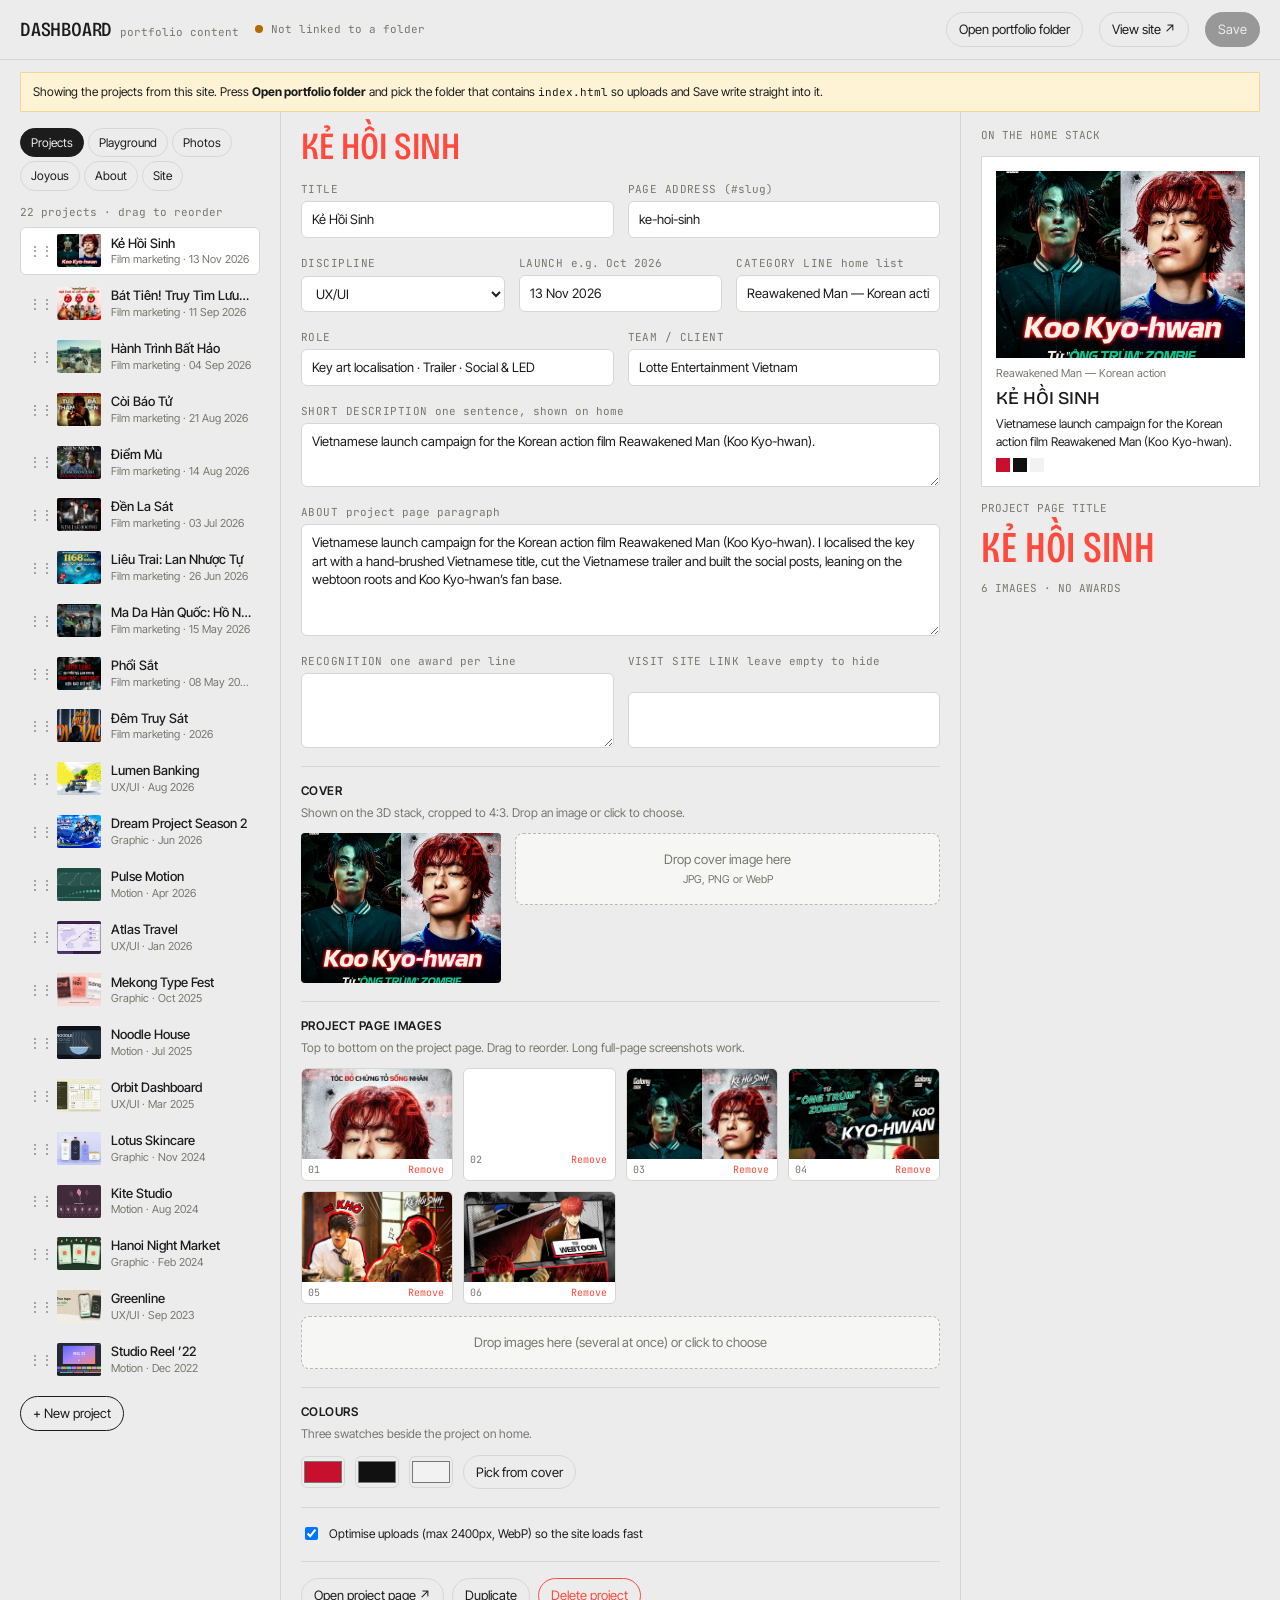
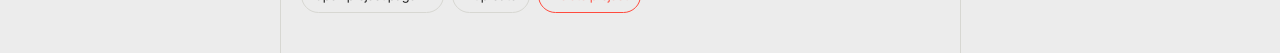
==== commit 2d63e3c6: "Add 10 Lotte film showcases to Work, with trailer clips in project galleries Co-Authored-By: Claude " ====
--- a/admin.html
+++ b/admin.html
@@ -440,7 +440,8 @@
     return path;
   }
   const img = (path, cls = "", alt = "") => path
-    ? `<img class="${cls}" data-path="${esc(path)}" src="${esc(src(path))}" alt="${esc(alt)}">`
+    ? /\.(mp4|webm|mov)$/i.test(path) ? `<video class="${cls}" data-path="${esc(path)}" src="${esc(src(path))}" muted playsinline preload="metadata" style="width:100%;object-fit:cover"></video>`
+    : `<img class="${cls}" data-path="${esc(path)}" src="${esc(src(path))}" alt="${esc(alt)}">`
     : `<span class="${cls} noimg" aria-hidden="true"></span>`;
   function pick(multi) {
     return new Promise(res => {
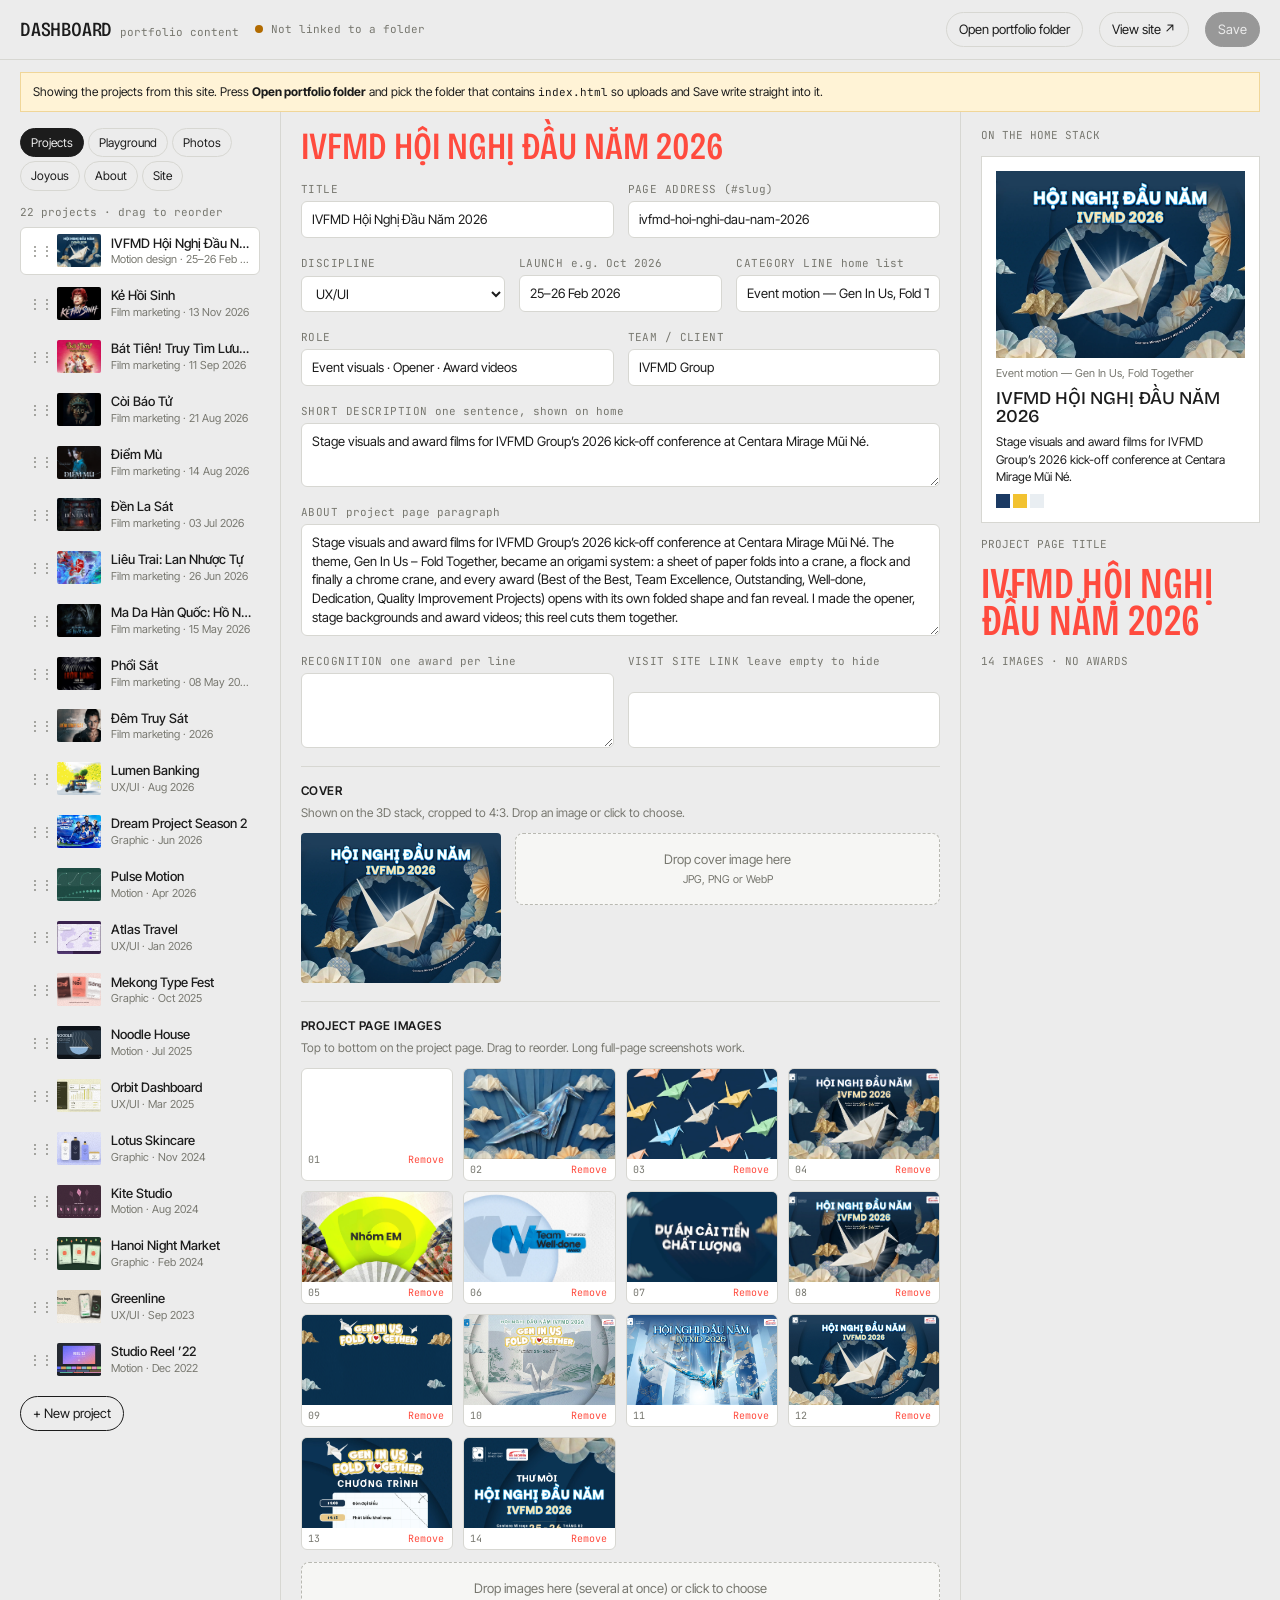
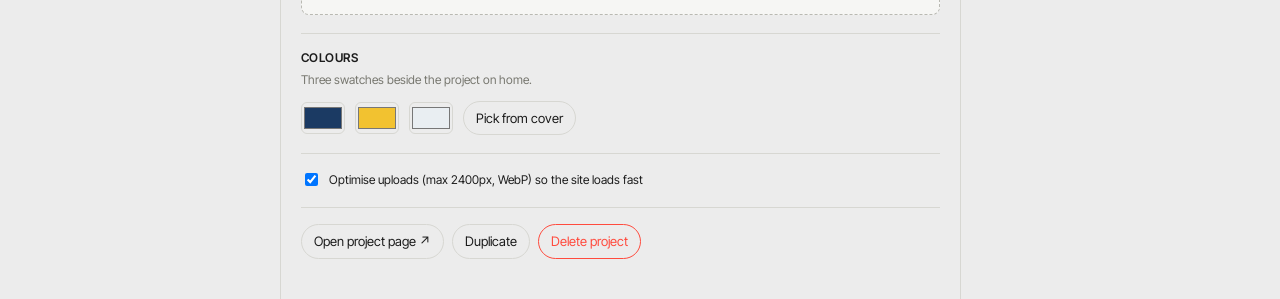
==== commit b3b95dcd: "Let the dashboard save on Vercel by committing to GitHub Co-Authored-By: Claude Opus 5.5 (1M context" ====
--- a/admin.html
+++ b/admin.html
@@ -259,7 +259,8 @@
   const fsOK = "showDirectoryPicker" in window;
 
   /* ---------------- server API (server.js or api/index.php) ---------------- */
-  const server = { on: false, kind: "" };
+  // on Vercel: uploads wait as git blobs until the next save commits them (base = content.json version loaded)
+  const server = { on: false, kind: "", uploads: [], base: null };
   async function api(r, { q = "", json, body } = {}) {
     const post = json !== undefined || body !== undefined;
     const res = await fetch(`api/?r=${r}${q}`, {
@@ -281,6 +282,7 @@
       $("#loginTitle").textContent = setup ? "Set a password" : "Sign in";
       $("#loginText").innerHTML = setup
         ? (st.canSetup ? "First time here: choose a dashboard password (8+ characters). It is saved, hashed, in <code>data/auth.php</code>; upload that folder with the site and the same password works on your host."
+                       : st.server === "vercel" ? "Saving online is not set up yet: add ADMIN_PASSWORD and GITHUB_TOKEN in Vercel (Settings, Environment Variables), then redeploy."
                        : "No password yet. Run <code>start.bat</code> on your computer to set one, then upload the <code>data</code> folder to the host.")
         : "Enter the dashboard password.";
       $("#loginAgain").hidden = !setup; $("#loginBtn").textContent = setup ? "Save password" : "Sign in";
@@ -298,12 +300,16 @@
   // the database, unless projects.js was edited by hand after the last save
   async function loadFromServer() {
     const c = await api("content");
+    server.base = c.sha || null;
     if (c.content && !(c.projectsMtime > c.contentMtime + 5)) return normalise(c.content);
     return parseProjects(await (await fetch("assets/projects.js", { cache: "no-store" })).text());
   }
   const normalise = c => ({ SITE: c.SITE || {}, PROJECTS: c.PROJECTS || [], PLAYGROUND: c.PLAYGROUND || [], PHOTOS: c.PHOTOS || [], JOYOUS: c.JOYOUS || null, ABOUT: c.ABOUT || null });
   async function upload(blob, base, ext) {
-    const r = await api("upload", { q: `&base=${encodeURIComponent(base)}&ext=${encodeURIComponent(ext)}`, body: blob });
+    if (server.kind === "vercel" && blob.size > 4.3 * 1024 * 1024) throw new Error("file is over 4MB, too big for the online dashboard. Add it with start.bat on your computer");
+    const pending = server.uploads.map(u => u.path).join(",");
+    const r = await api("upload", { q: `&base=${encodeURIComponent(base)}&ext=${encodeURIComponent(ext)}` + (pending ? `&pending=${encodeURIComponent(pending)}` : ""), body: blob });
+    if (r.sha) { server.uploads.push({ path: r.path, sha: r.sha }); setDirty(); }
     return r.path;
   }
 
@@ -967,7 +973,11 @@
     if (badJ) { state.tab = "joyous"; state.sel = ji.indexOf(badJ); render(); toast("Each Joyous item needs a title and its own page address"); return; }
     if (server.on) {
       if (server.old) { toast("Restart start.bat first, then reload the dashboard"); return; }
-      try { await api("save", { json: { content: d } }); setDirty(false); toast("Saved. Reload the site to see it."); }
+      try {
+        const r = await api("save", { json: { content: d, uploads: server.uploads, base: server.base } });
+        if (server.kind === "vercel") { server.uploads = []; server.base = r.sha || server.base; }
+        setDirty(false); toast(server.kind === "vercel" ? "Saved. The live site updates in about a minute." : "Saved. Reload the site to see it.");
+      }
       catch (e) {
         if (e.status === 401) { await signIn(await probeServer() || { hasPassword: true }); return save(); }
         toast("Could not save: " + e.message);
